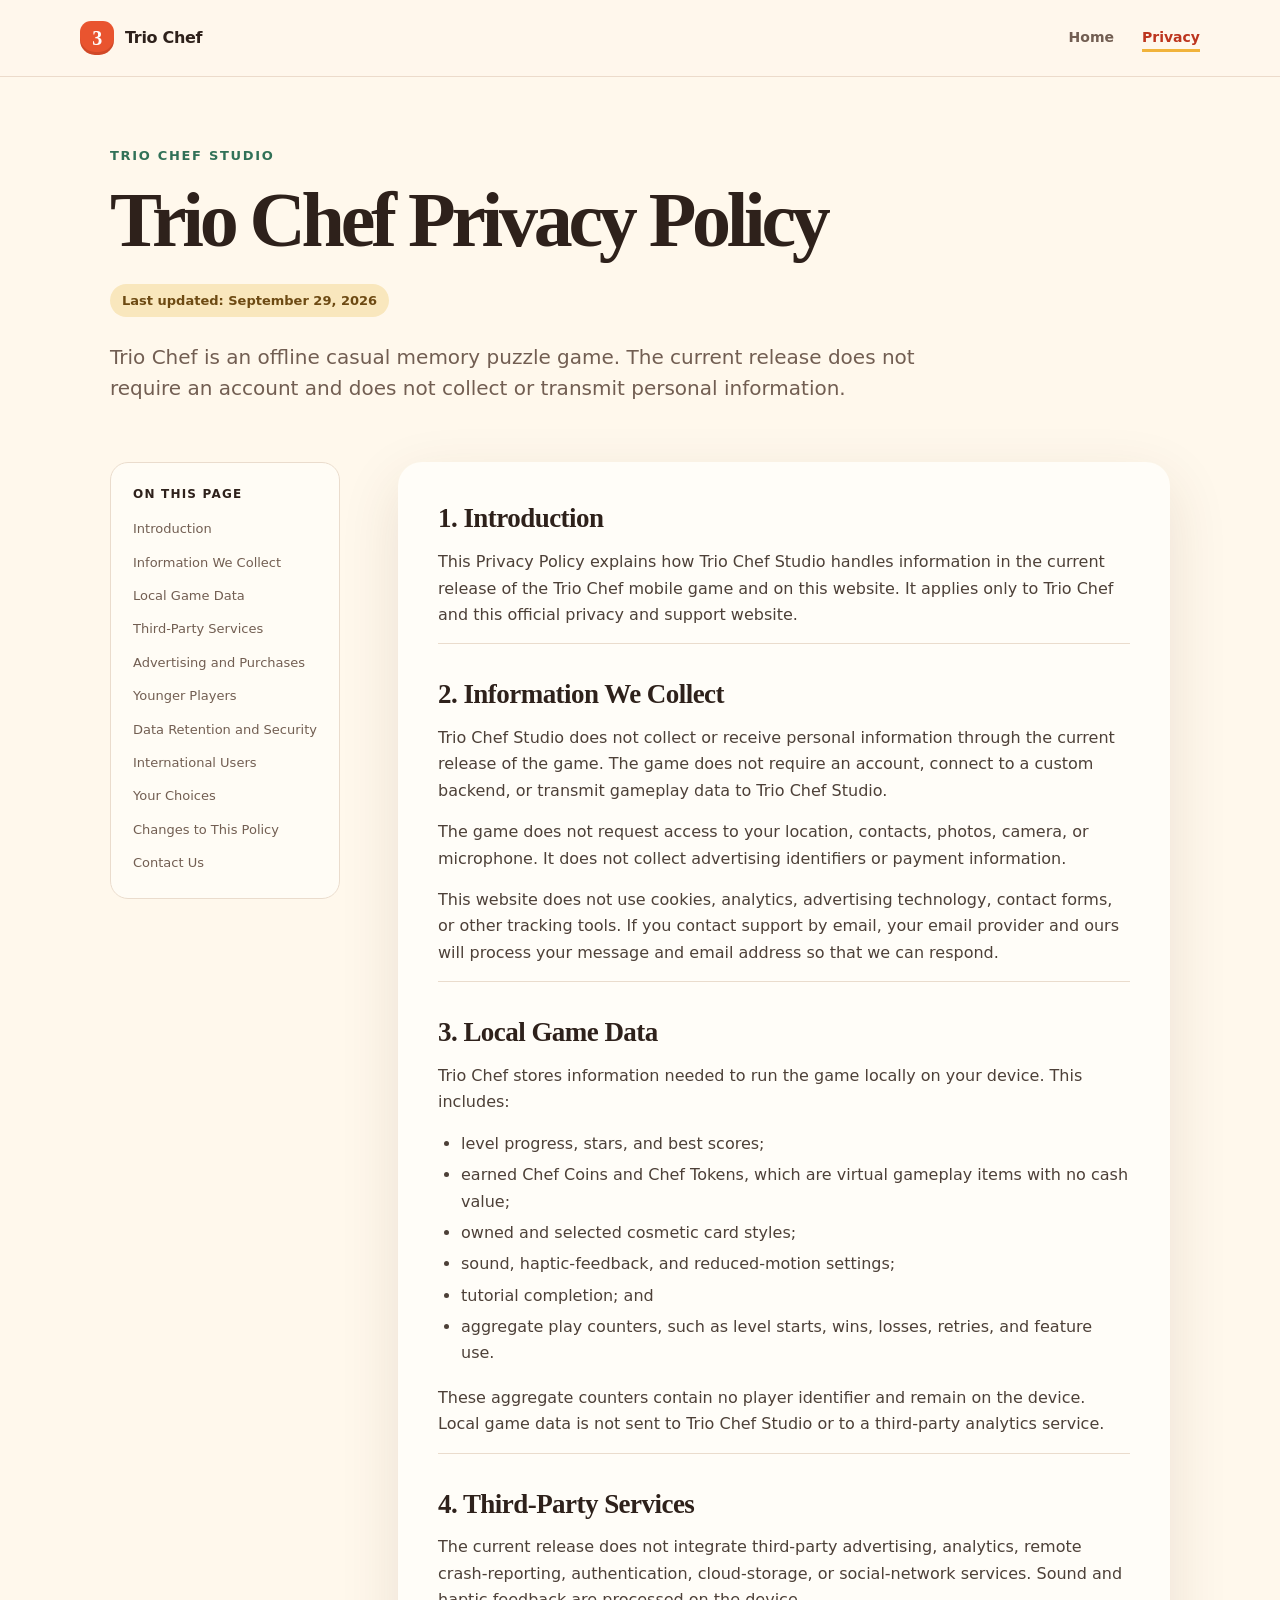
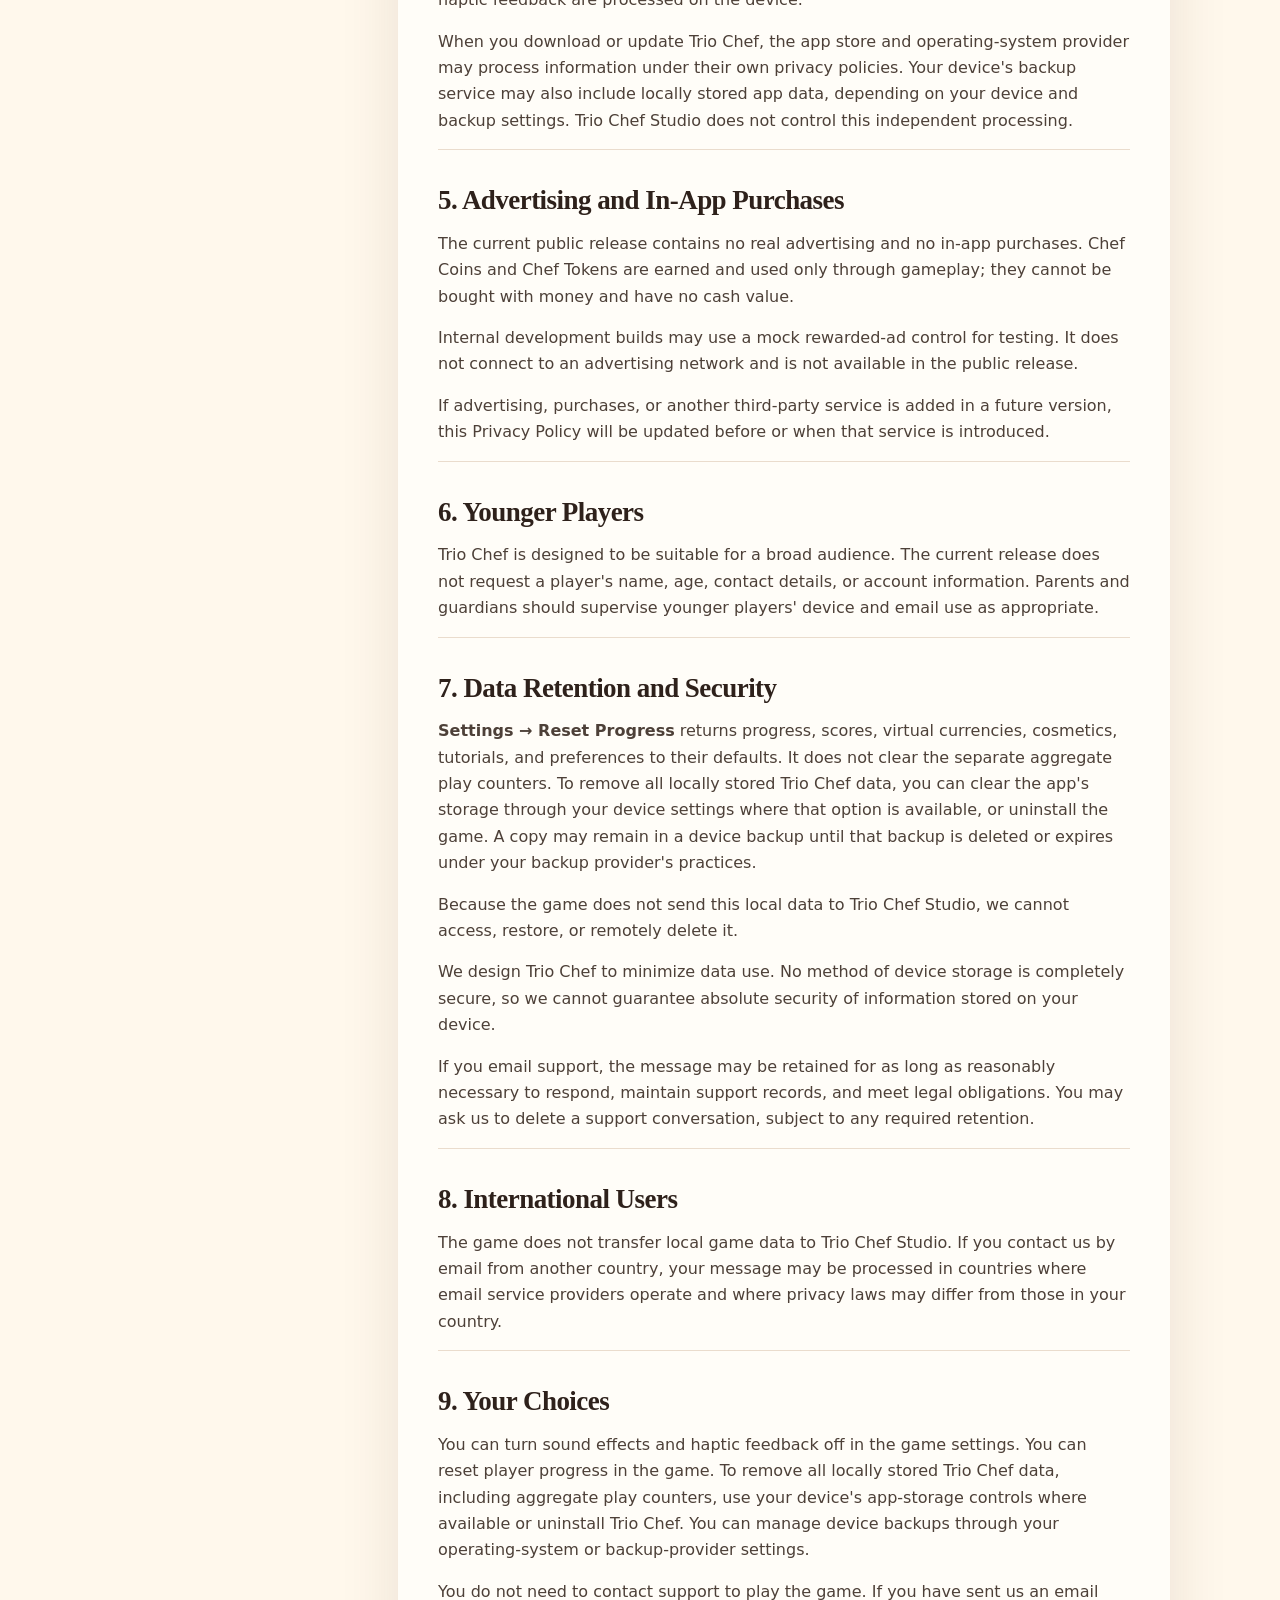
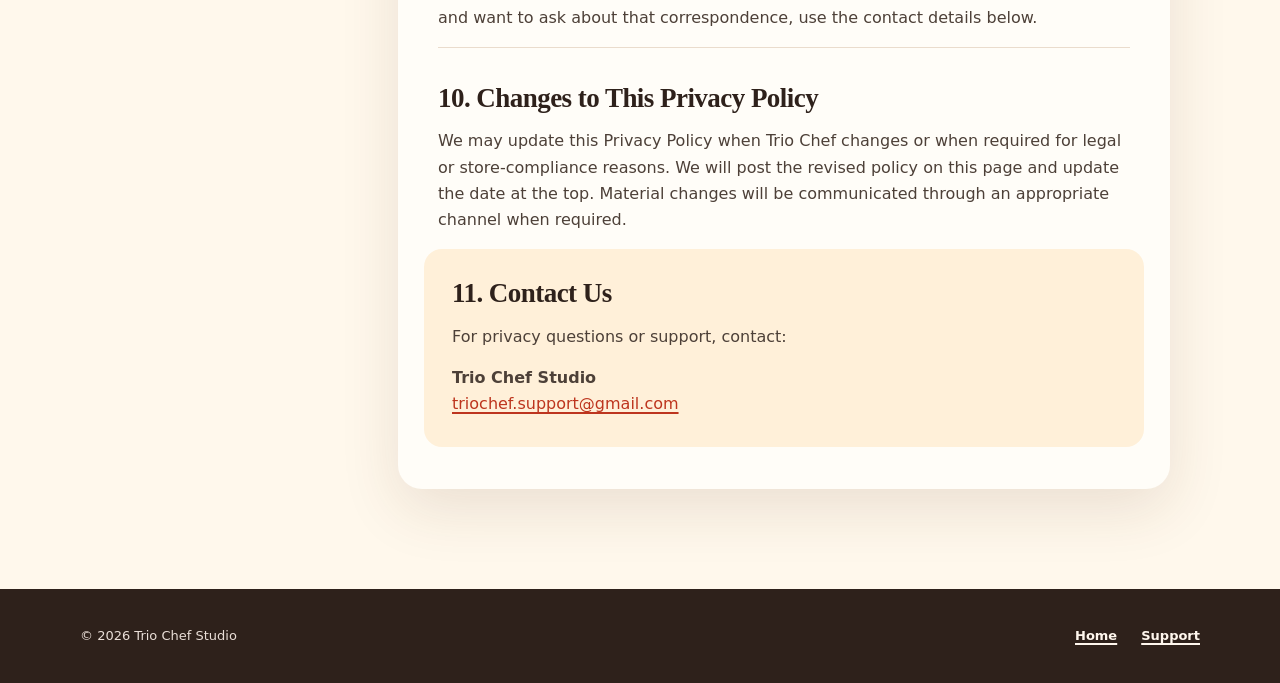
==== privacy.html @ 95c75cb9 "feat: add Trio Chef privacy and support website" ====
<!doctype html>
<html lang="en">
  <head>
    <meta charset="utf-8">
    <meta name="viewport" content="width=device-width, initial-scale=1">
    <meta name="description" content="Privacy Policy for the Trio Chef mobile game, published by Trio Chef Studio.">
    <meta name="theme-color" content="#fff8ec">
    <title>Privacy Policy — Trio Chef</title>
    <link rel="stylesheet" href="styles.css">
  </head>
  <body>
    <a class="skip-link" href="#main-content">Skip to content</a>

    <header class="site-header">
      <div class="shell header-inner">
        <a class="brand" href="index.html" aria-label="Trio Chef home">
          <span class="brand-mark" aria-hidden="true">3</span>
          <span>Trio Chef</span>
        </a>
        <nav aria-label="Main navigation">
          <a href="index.html">Home</a>
          <a aria-current="page" href="privacy.html">Privacy</a>
        </nav>
      </div>
    </header>

    <main id="main-content" class="policy-main">
      <article class="policy shell">
        <header class="policy-heading">
          <p class="eyebrow">Trio Chef Studio</p>
          <h1>Trio Chef Privacy Policy</h1>
          <p class="updated">Last updated: September 29, 2026</p>
          <p class="policy-summary">Trio Chef is an offline casual memory puzzle game. The current release does not require an account and does not collect or transmit personal information.</p>
        </header>

        <div class="policy-layout">
          <nav class="contents" aria-label="Privacy policy contents">
            <p>On this page</p>
            <ol>
              <li><a href="#introduction">Introduction</a></li>
              <li><a href="#information">Information We Collect</a></li>
              <li><a href="#local-data">Local Game Data</a></li>
              <li><a href="#services">Third-Party Services</a></li>
              <li><a href="#ads-purchases">Advertising and Purchases</a></li>
              <li><a href="#younger-players">Younger Players</a></li>
              <li><a href="#retention">Data Retention and Security</a></li>
              <li><a href="#international">International Users</a></li>
              <li><a href="#choices">Your Choices</a></li>
              <li><a href="#changes">Changes to This Policy</a></li>
              <li><a href="#contact">Contact Us</a></li>
            </ol>
          </nav>

          <div class="policy-content">
            <section id="introduction">
              <h2>1. Introduction</h2>
              <p>This Privacy Policy explains how Trio Chef Studio handles information in the current release of the Trio Chef mobile game and on this website. It applies only to Trio Chef and this official privacy and support website.</p>
            </section>

            <section id="information">
              <h2>2. Information We Collect</h2>
              <p>Trio Chef Studio does not collect or receive personal information through the current release of the game. The game does not require an account, connect to a custom backend, or transmit gameplay data to Trio Chef Studio.</p>
              <p>The game does not request access to your location, contacts, photos, camera, or microphone. It does not collect advertising identifiers or payment information.</p>
              <p>This website does not use cookies, analytics, advertising technology, contact forms, or other tracking tools. If you contact support by email, your email provider and ours will process your message and email address so that we can respond.</p>
            </section>

            <section id="local-data">
              <h2>3. Local Game Data</h2>
              <p>Trio Chef stores information needed to run the game locally on your device. This includes:</p>
              <ul>
                <li>level progress, stars, and best scores;</li>
                <li>earned Chef Coins and Chef Tokens, which are virtual gameplay items with no cash value;</li>
                <li>owned and selected cosmetic card styles;</li>
                <li>sound, haptic-feedback, and reduced-motion settings;</li>
                <li>tutorial completion; and</li>
                <li>aggregate play counters, such as level starts, wins, losses, retries, and feature use.</li>
              </ul>
              <p>These aggregate counters contain no player identifier and remain on the device. Local game data is not sent to Trio Chef Studio or to a third-party analytics service.</p>
            </section>

            <section id="services">
              <h2>4. Third-Party Services</h2>
              <p>The current release does not integrate third-party advertising, analytics, remote crash-reporting, authentication, cloud-storage, or social-network services. Sound and haptic feedback are processed on the device.</p>
              <p>When you download or update Trio Chef, the app store and operating-system provider may process information under their own privacy policies. Your device's backup service may also include locally stored app data, depending on your device and backup settings. Trio Chef Studio does not control this independent processing.</p>
            </section>

            <section id="ads-purchases">
              <h2>5. Advertising and In-App Purchases</h2>
              <p>The current public release contains no real advertising and no in-app purchases. Chef Coins and Chef Tokens are earned and used only through gameplay; they cannot be bought with money and have no cash value.</p>
              <p>Internal development builds may use a mock rewarded-ad control for testing. It does not connect to an advertising network and is not available in the public release.</p>
              <p>If advertising, purchases, or another third-party service is added in a future version, this Privacy Policy will be updated before or when that service is introduced.</p>
            </section>

            <section id="younger-players">
              <h2>6. Younger Players</h2>
              <p>Trio Chef is designed to be suitable for a broad audience. The current release does not request a player's name, age, contact details, or account information. Parents and guardians should supervise younger players' device and email use as appropriate.</p>
            </section>

            <section id="retention">
              <h2>7. Data Retention and Security</h2>
              <p><strong>Settings → Reset Progress</strong> returns progress, scores, virtual currencies, cosmetics, tutorials, and preferences to their defaults. It does not clear the separate aggregate play counters. To remove all locally stored Trio Chef data, you can clear the app's storage through your device settings where that option is available, or uninstall the game. A copy may remain in a device backup until that backup is deleted or expires under your backup provider's practices.</p>
              <p>Because the game does not send this local data to Trio Chef Studio, we cannot access, restore, or remotely delete it.</p>
              <p>We design Trio Chef to minimize data use. No method of device storage is completely secure, so we cannot guarantee absolute security of information stored on your device.</p>
              <p>If you email support, the message may be retained for as long as reasonably necessary to respond, maintain support records, and meet legal obligations. You may ask us to delete a support conversation, subject to any required retention.</p>
            </section>

            <section id="international">
              <h2>8. International Users</h2>
              <p>The game does not transfer local game data to Trio Chef Studio. If you contact us by email from another country, your message may be processed in countries where email service providers operate and where privacy laws may differ from those in your country.</p>
            </section>

            <section id="choices">
              <h2>9. Your Choices</h2>
              <p>You can turn sound effects and haptic feedback off in the game settings. You can reset player progress in the game. To remove all locally stored Trio Chef data, including aggregate play counters, use your device's app-storage controls where available or uninstall Trio Chef. You can manage device backups through your operating-system or backup-provider settings.</p>
              <p>You do not need to contact support to play the game. If you have sent us an email and want to ask about that correspondence, use the contact details below.</p>
            </section>

            <section id="changes">
              <h2>10. Changes to This Privacy Policy</h2>
              <p>We may update this Privacy Policy when Trio Chef changes or when required for legal or store-compliance reasons. We will post the revised policy on this page and update the date at the top. Material changes will be communicated through an appropriate channel when required.</p>
            </section>

            <section id="contact" class="contact-card">
              <h2>11. Contact Us</h2>
              <p>For privacy questions or support, contact:</p>
              <p><strong>Trio Chef Studio</strong><br><a href="mailto:triochef.support@gmail.com?subject=Trio%20Chef%20Privacy">triochef.support@gmail.com</a></p>
            </section>
          </div>
        </div>
      </article>
    </main>

    <footer class="site-footer">
      <div class="shell footer-inner">
        <p>© 2026 Trio Chef Studio</p>
        <div>
          <a href="index.html">Home</a>
          <a href="mailto:triochef.support@gmail.com?subject=Trio%20Chef%20Support">Support</a>
        </div>
      </div>
    </footer>
  </body>
</html>
---- styles.css ----
:root {
  --cream: #fff8ec;
  --paper: #fffdf8;
  --ink: #2e211b;
  --muted: #725e52;
  --orange: #e9542f;
  --orange-dark: #bd351e;
  --gold: #f1b33b;
  --green: #317157;
  --line: #eadccd;
  --shadow: 0 20px 60px rgba(92, 49, 24, 0.12);
  --radius: 24px;
}

* {
  box-sizing: border-box;
}

html {
  scroll-behavior: smooth;
}

body {
  margin: 0;
  background: var(--cream);
  color: var(--ink);
  font-family: Inter, ui-sans-serif, system-ui, -apple-system, BlinkMacSystemFont, "Segoe UI", sans-serif;
  font-size: 16px;
  line-height: 1.65;
  -webkit-font-smoothing: antialiased;
}

a {
  color: var(--orange-dark);
  text-decoration-thickness: 1.5px;
  text-underline-offset: 3px;
}

a:hover {
  color: var(--orange);
}

a:focus-visible,
.button:focus-visible {
  outline: 3px solid var(--green);
  outline-offset: 4px;
}

.skip-link {
  position: fixed;
  top: 10px;
  left: 10px;
  z-index: 100;
  padding: 10px 16px;
  border-radius: 10px;
  background: var(--ink);
  color: #fff;
  transform: translateY(-150%);
}

.skip-link:focus {
  color: #fff;
  transform: translateY(0);
}

.shell {
  width: min(1120px, calc(100% - 40px));
  margin-inline: auto;
}

.site-header {
  border-bottom: 1px solid rgba(174, 132, 99, 0.24);
  background: rgba(255, 248, 236, 0.93);
}

.header-inner,
.footer-inner {
  display: flex;
  align-items: center;
  justify-content: space-between;
}

.header-inner {
  min-height: 76px;
}

.brand {
  display: inline-flex;
  gap: 11px;
  align-items: center;
  color: var(--ink);
  font-weight: 850;
  letter-spacing: -0.02em;
  text-decoration: none;
}

.brand:hover {
  color: var(--ink);
}

.brand-mark {
  display: grid;
  width: 34px;
  height: 34px;
  place-items: center;
  border-radius: 11px 11px 15px 15px;
  background: var(--orange);
  box-shadow: inset 0 -3px 0 rgba(110, 30, 12, 0.2);
  color: #fff;
  font-family: Georgia, serif;
  font-size: 20px;
  line-height: 1;
}

nav {
  display: flex;
  gap: 28px;
}

.site-header nav a {
  color: var(--muted);
  font-size: 14px;
  font-weight: 750;
  text-decoration: none;
}

.site-header nav a:hover,
.site-header nav a[aria-current="page"] {
  color: var(--orange-dark);
}

.site-header nav a[aria-current="page"] {
  text-decoration: underline;
  text-decoration-color: var(--gold);
  text-decoration-thickness: 3px;
  text-underline-offset: 7px;
}

.hero {
  display: grid;
  min-height: 610px;
  grid-template-columns: 1.08fr 0.92fr;
  gap: 70px;
  align-items: center;
  padding-block: 80px 92px;
}

.eyebrow {
  margin: 0 0 14px;
  color: var(--green);
  font-size: 13px;
  font-weight: 850;
  letter-spacing: 0.13em;
  text-transform: uppercase;
}

.hero h1,
.policy-heading h1 {
  margin: 0;
  font-family: Georgia, "Times New Roman", serif;
  line-height: 0.96;
  letter-spacing: -0.055em;
}

.hero h1 {
  max-width: 630px;
  font-size: clamp(68px, 9vw, 118px);
}

.hero h1 span {
  color: var(--orange);
}

.hero-description {
  max-width: 650px;
  margin: 30px 0 0;
  color: var(--muted);
  font-size: clamp(18px, 2.1vw, 22px);
  line-height: 1.55;
}

.actions {
  display: flex;
  flex-wrap: wrap;
  gap: 14px;
  margin-top: 34px;
}

.button {
  display: inline-flex;
  min-height: 50px;
  align-items: center;
  justify-content: center;
  padding: 12px 21px;
  border: 2px solid transparent;
  border-radius: 14px;
  font-size: 15px;
  font-weight: 800;
  text-decoration: none;
  transition: transform 160ms ease, box-shadow 160ms ease, background 160ms ease;
}

.button:hover {
  transform: translateY(-2px);
}

.button-primary {
  background: var(--orange);
  box-shadow: 0 10px 24px rgba(195, 57, 28, 0.24);
  color: #fff;
}

.button-primary:hover {
  background: var(--orange-dark);
  color: #fff;
}

.button-secondary {
  border-color: var(--line);
  background: rgba(255, 255, 255, 0.65);
  color: var(--ink);
}

.button-secondary:hover {
  border-color: #d8bba2;
  background: #fff;
  color: var(--ink);
}

.game-art {
  position: relative;
  min-height: 410px;
  border: 1px solid rgba(194, 139, 92, 0.24);
  border-radius: 48% 52% 45% 55% / 55% 42% 58% 45%;
  background: radial-gradient(circle at 45% 42%, #fff8d9 0 20%, #ffdf9f 21% 52%, #f5aa65 53% 100%);
  box-shadow: var(--shadow);
}

.card {
  position: absolute;
  display: grid;
  width: 128px;
  height: 164px;
  place-items: center;
  border: 9px solid #fff;
  border-radius: 21px;
  background: #ffe1bf;
  box-shadow: 0 16px 30px rgba(78, 36, 17, 0.2), inset 0 0 0 3px #eb9e63;
  font-size: 57px;
}

.card-one {
  top: 70px;
  left: 12%;
  transform: rotate(-15deg);
}

.card-two {
  top: 50px;
  left: 37%;
  z-index: 2;
  transform: rotate(2deg);
}

.card-three {
  top: 82px;
  right: 8%;
  transform: rotate(16deg);
}

.plate {
  position: absolute;
  right: 13%;
  bottom: 45px;
  width: 72%;
  height: 79px;
  border: 17px solid rgba(255, 255, 255, 0.9);
  border-radius: 50%;
  background: rgba(210, 89, 47, 0.15);
  box-shadow: 0 14px 22px rgba(94, 49, 20, 0.16);
}

.spark {
  position: absolute;
  z-index: 4;
  color: #fff6d9;
  font-size: 33px;
  text-shadow: 0 3px 10px rgba(105, 51, 19, 0.16);
}

.spark-one {
  top: 26px;
  right: 22%;
}

.spark-two {
  bottom: 33px;
  left: 16%;
  font-size: 24px;
}

.info-strip {
  border-block: 1px solid var(--line);
  background: var(--paper);
}

.feature-grid {
  display: grid;
  grid-template-columns: repeat(3, 1fr);
  gap: 0;
  padding-block: 30px;
}

.feature {
  display: flex;
  align-items: center;
  gap: 16px;
  padding: 8px 34px;
  border-right: 1px solid var(--line);
}

.feature:first-child {
  padding-left: 0;
}

.feature:last-child {
  border-right: 0;
}

.feature-icon {
  display: grid;
  width: 44px;
  height: 44px;
  flex: 0 0 auto;
  place-items: center;
  border-radius: 14px;
  background: #fff0d0;
  color: var(--orange-dark);
  font-size: 22px;
  font-weight: 800;
}

.feature h2,
.feature p {
  margin: 0;
}

.feature h2 {
  font-size: 15px;
  line-height: 1.35;
}

.feature p {
  color: var(--muted);
  font-size: 13px;
  line-height: 1.5;
}

.site-footer {
  background: var(--ink);
  color: #eadfd8;
}

.footer-inner {
  min-height: 94px;
  gap: 24px;
}

.footer-inner p {
  margin: 0;
  font-size: 13px;
}

.footer-inner div {
  display: flex;
  gap: 24px;
}

.footer-inner a {
  color: #fff7ee;
  font-size: 13px;
  font-weight: 700;
}

.policy-main {
  padding-block: 68px 100px;
}

.policy {
  max-width: 1060px;
}

.policy-heading {
  max-width: 820px;
  margin-bottom: 58px;
}

.policy-heading h1 {
  font-size: clamp(46px, 7vw, 78px);
  line-height: 1.02;
}

.updated {
  display: inline-block;
  margin: 24px 0 0;
  padding: 6px 12px;
  border-radius: 999px;
  background: #f9e7bd;
  color: #6d4a13;
  font-size: 13px;
  font-weight: 750;
}

.policy-summary {
  margin: 25px 0 0;
  color: var(--muted);
  font-size: 20px;
  line-height: 1.55;
}

.policy-layout {
  display: grid;
  grid-template-columns: 230px minmax(0, 1fr);
  gap: 58px;
  align-items: start;
}

.contents {
  position: sticky;
  top: 24px;
  display: block;
  padding: 22px;
  border: 1px solid var(--line);
  border-radius: 18px;
  background: rgba(255, 253, 248, 0.76);
}

.contents p {
  margin: 0 0 10px;
  color: var(--ink);
  font-size: 12px;
  font-weight: 850;
  letter-spacing: 0.1em;
  text-transform: uppercase;
}

.contents ol {
  margin: 0;
  padding: 0;
  list-style: none;
}

.contents li + li {
  margin-top: 7px;
}

.contents a {
  color: var(--muted);
  font-size: 13px;
  line-height: 1.35;
  text-decoration: none;
}

.contents a:hover {
  color: var(--orange-dark);
  text-decoration: underline;
}

.policy-content {
  min-width: 0;
  padding: 6px 40px 42px;
  border-radius: var(--radius);
  background: var(--paper);
  box-shadow: var(--shadow);
}

.policy-content section {
  padding-top: 34px;
  scroll-margin-top: 20px;
}

.policy-content section + section {
  margin-top: 4px;
  border-top: 1px solid var(--line);
}

.policy-content h2 {
  margin: 0 0 13px;
  font-family: Georgia, "Times New Roman", serif;
  font-size: 27px;
  line-height: 1.25;
  letter-spacing: -0.02em;
}

.policy-content p {
  margin: 0 0 15px;
  color: #4d4038;
}

.policy-content ul {
  margin: 6px 0 18px;
  padding-left: 23px;
  color: #4d4038;
}

.policy-content li + li {
  margin-top: 5px;
}

.contact-card {
  margin: 34px -14px 0;
  padding: 28px 28px 14px !important;
  border: 0 !important;
  border-radius: 18px;
  background: #fff0d9;
}

@media (max-width: 850px) {
  .hero {
    min-height: auto;
    grid-template-columns: 1fr;
    gap: 55px;
    padding-block: 65px 75px;
  }

  .game-art {
    min-height: 380px;
  }

  .feature-grid {
    grid-template-columns: 1fr;
  }

  .feature,
  .feature:first-child {
    padding: 19px 0;
    border-right: 0;
    border-bottom: 1px solid var(--line);
  }

  .feature:last-child {
    border-bottom: 0;
  }

  .policy-layout {
    grid-template-columns: 1fr;
    gap: 26px;
  }

  .contents {
    position: static;
  }
}

@media (max-width: 560px) {
  .shell {
    width: min(100% - 28px, 1120px);
  }

  .header-inner {
    min-height: 68px;
  }

  .site-header nav {
    gap: 17px;
  }

  .hero {
    padding-top: 50px;
  }

  .hero h1 {
    font-size: clamp(58px, 21vw, 88px);
  }

  .actions,
  .button {
    width: 100%;
  }

  .game-art {
    min-height: 305px;
    border-radius: 36px;
  }

  .card {
    width: 92px;
    height: 123px;
    border-width: 7px;
    border-radius: 16px;
    font-size: 42px;
  }

  .card-one {
    top: 62px;
    left: 7%;
  }

  .card-two {
    top: 45px;
    left: 35%;
  }

  .card-three {
    top: 68px;
    right: 6%;
  }

  .plate {
    bottom: 35px;
    height: 62px;
  }

  .footer-inner {
    min-height: 120px;
    flex-direction: column;
    justify-content: center;
    text-align: center;
  }

  .policy-main {
    padding-block: 48px 72px;
  }

  .policy-heading {
    margin-bottom: 36px;
  }

  .policy-summary {
    font-size: 18px;
  }

  .policy-content {
    padding: 2px 20px 30px;
    border-radius: 18px;
  }

  .policy-content h2 {
    font-size: 23px;
  }

  .contact-card {
    margin-inline: -8px;
    padding: 24px 20px 10px !important;
  }
}

@media (prefers-reduced-motion: reduce) {
  html {
    scroll-behavior: auto;
  }

  *,
  *::before,
  *::after {
    transition-duration: 0.01ms !important;
  }
}

@media print {
  .site-header,
  .site-footer,
  .contents {
    display: none;
  }

  body,
  .policy-content {
    background: #fff;
  }

  .policy-main {
    padding: 0;
  }

  .policy-layout {
    display: block;
  }

  .policy-content {
    padding: 0;
    box-shadow: none;
  }
}
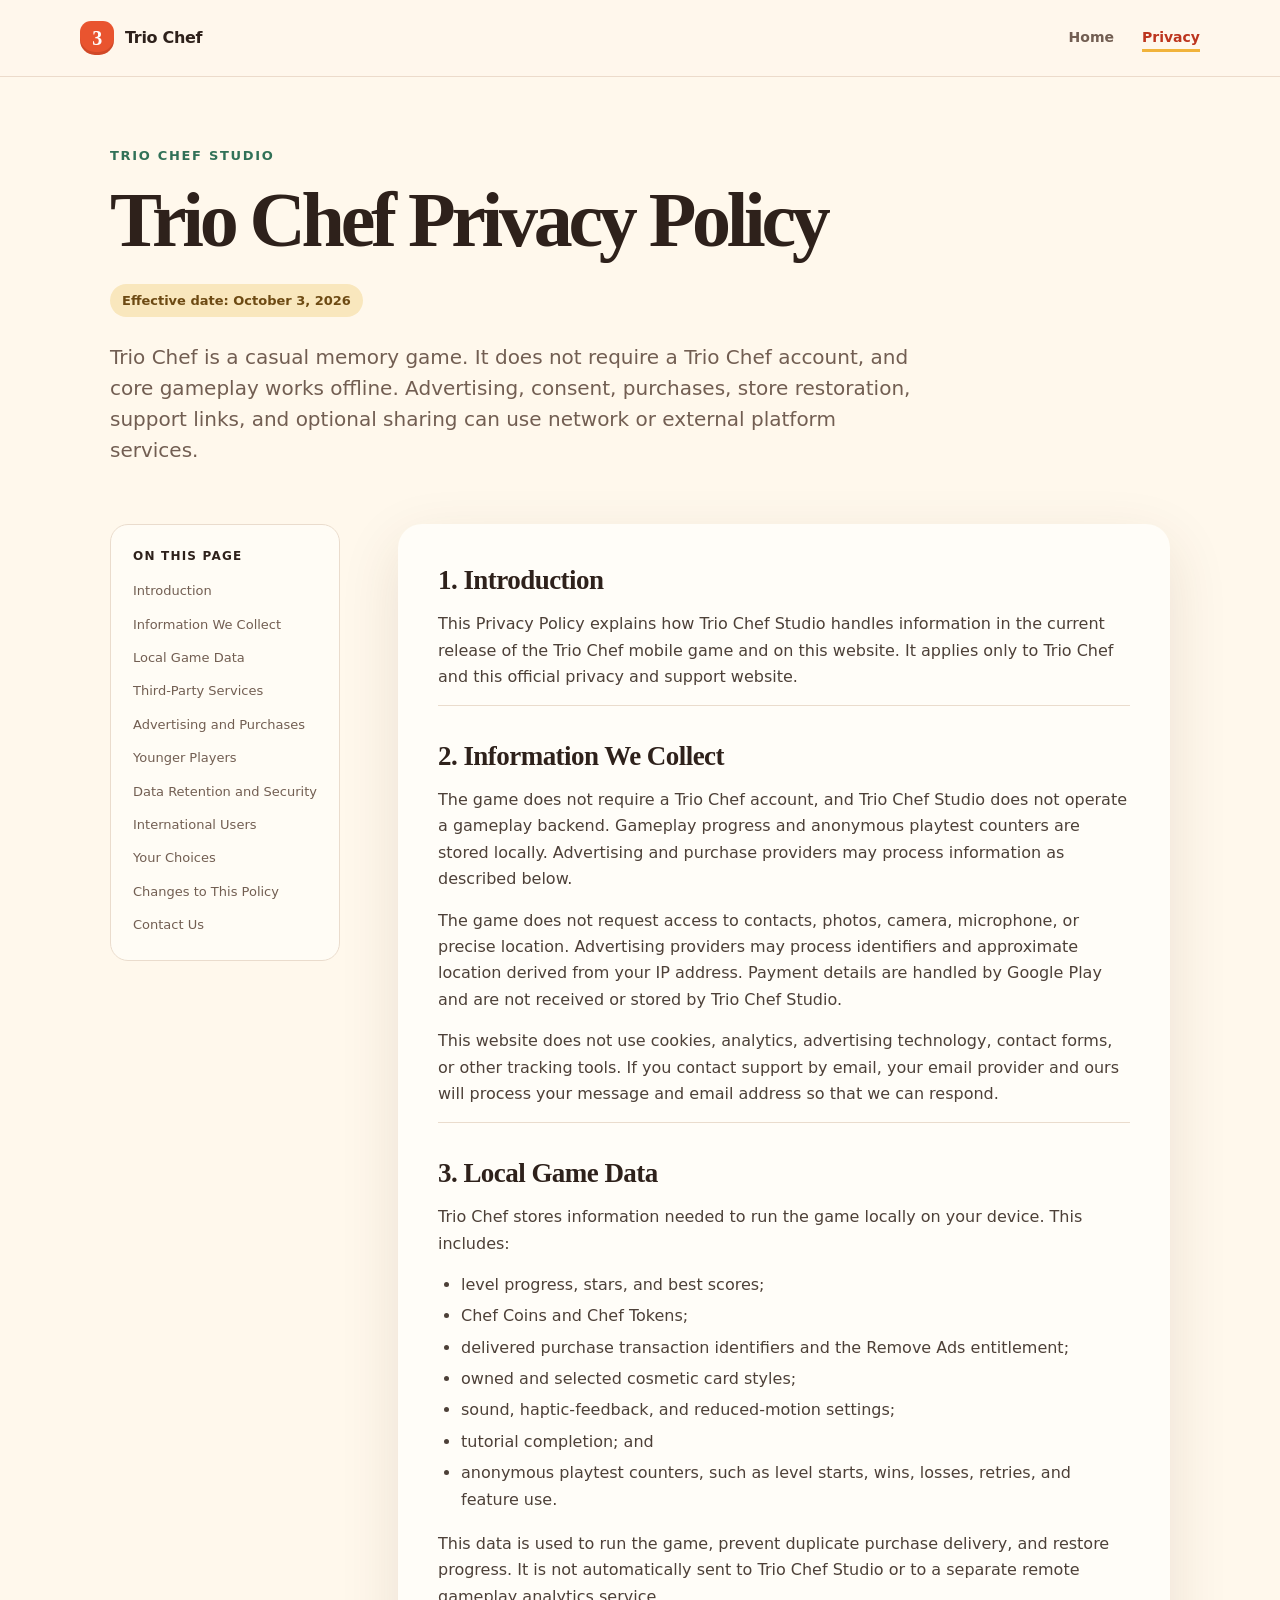
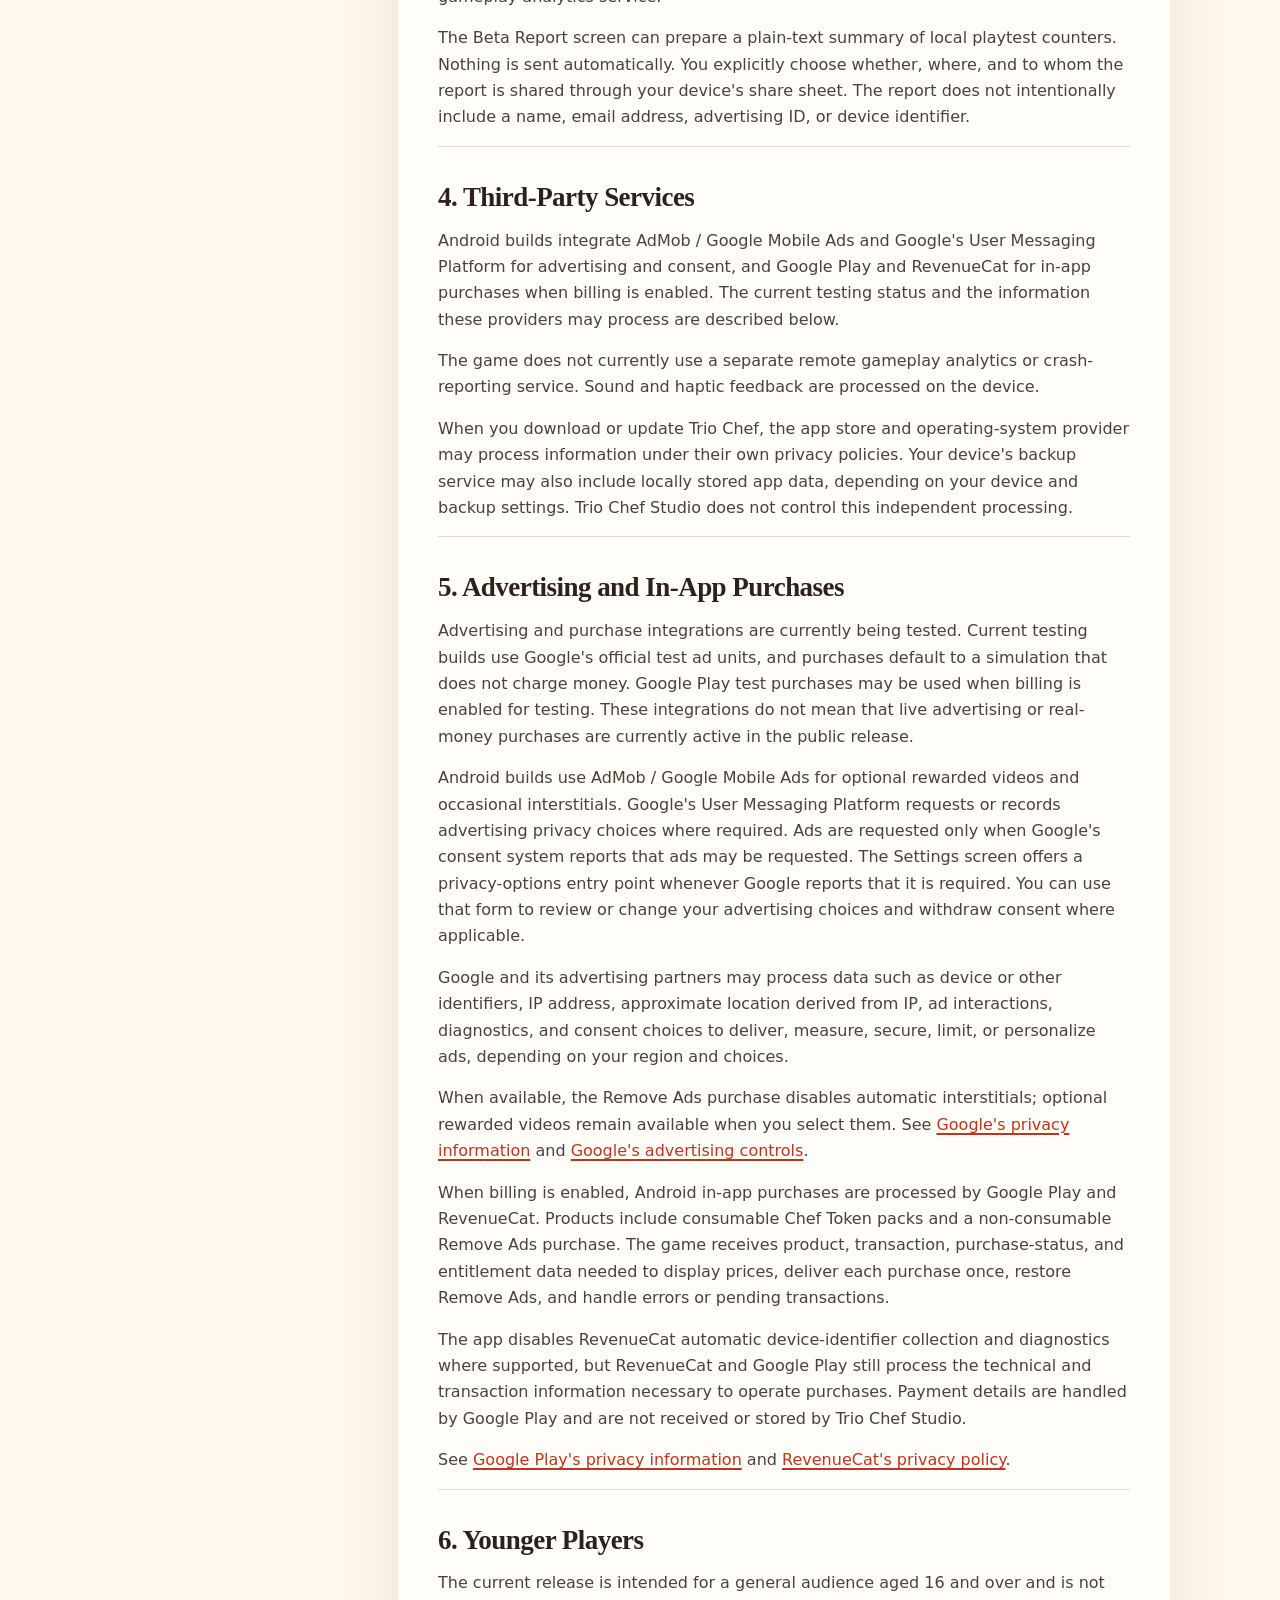
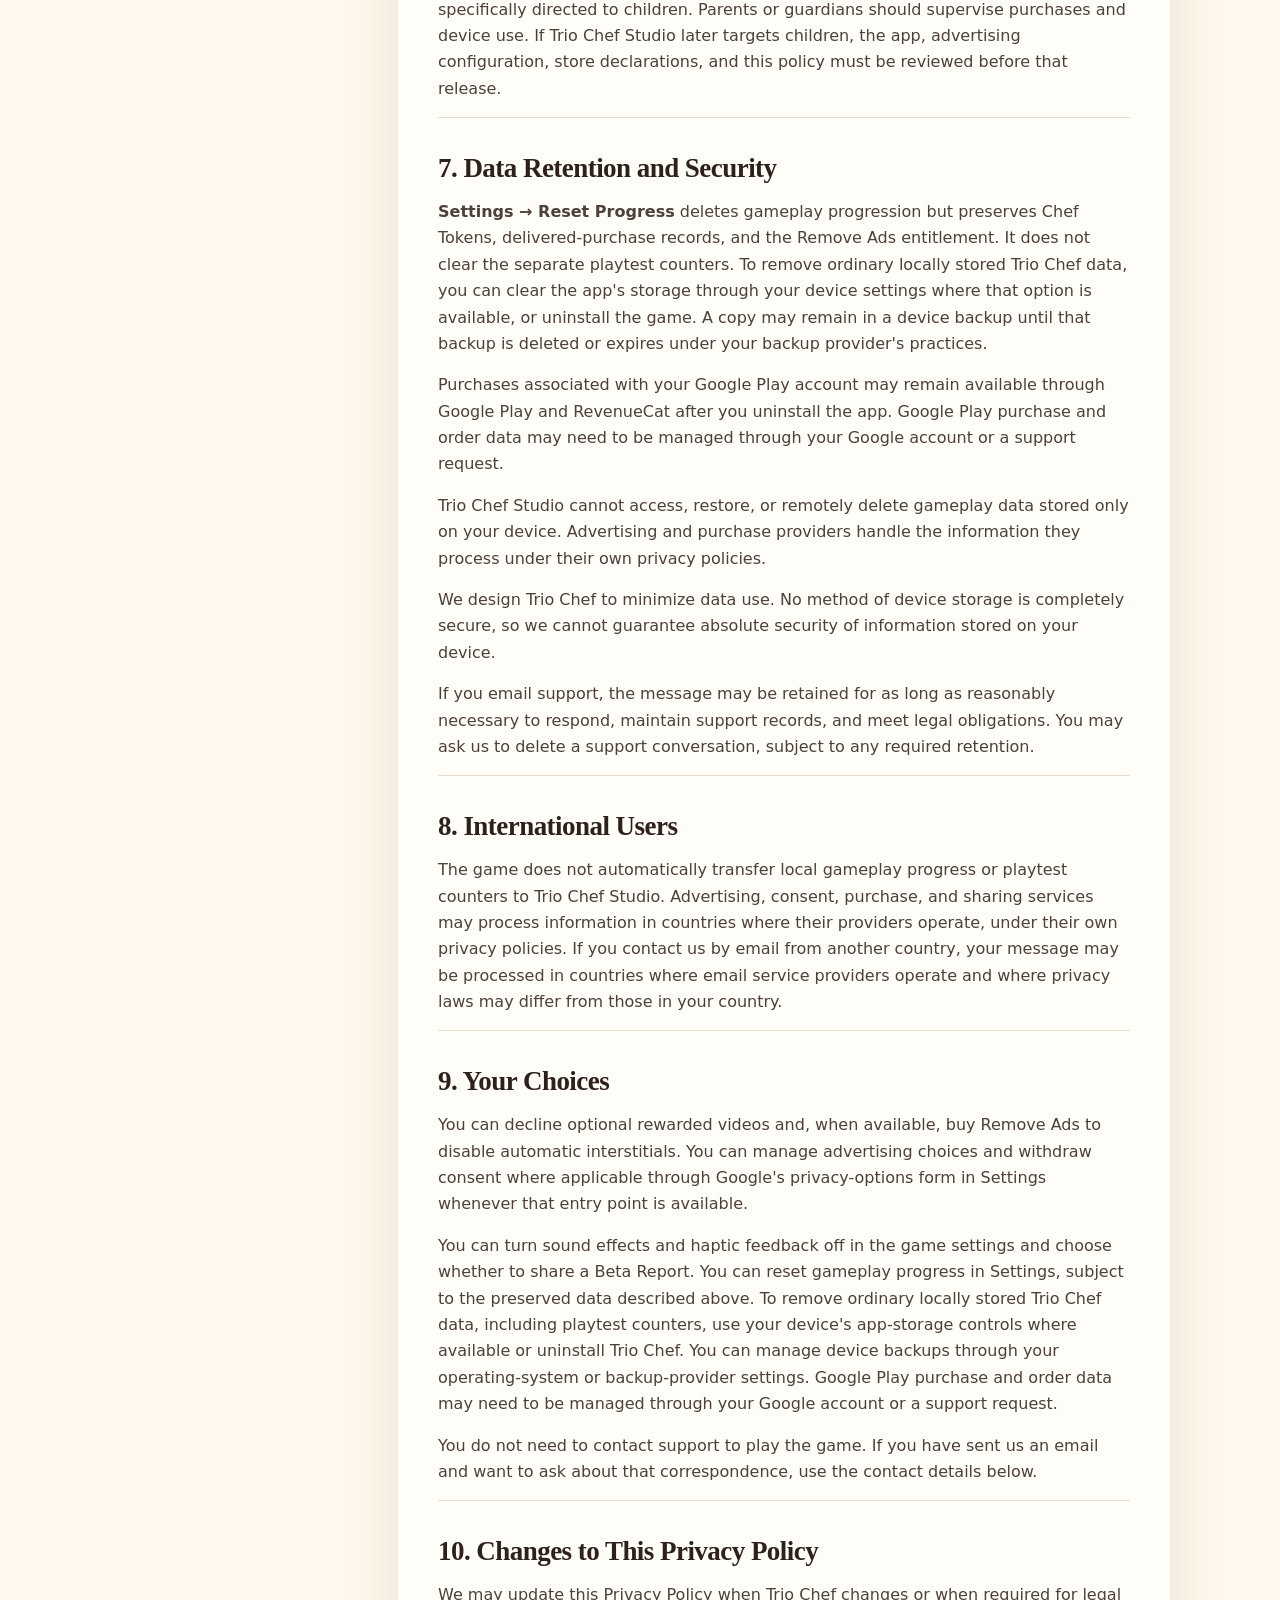
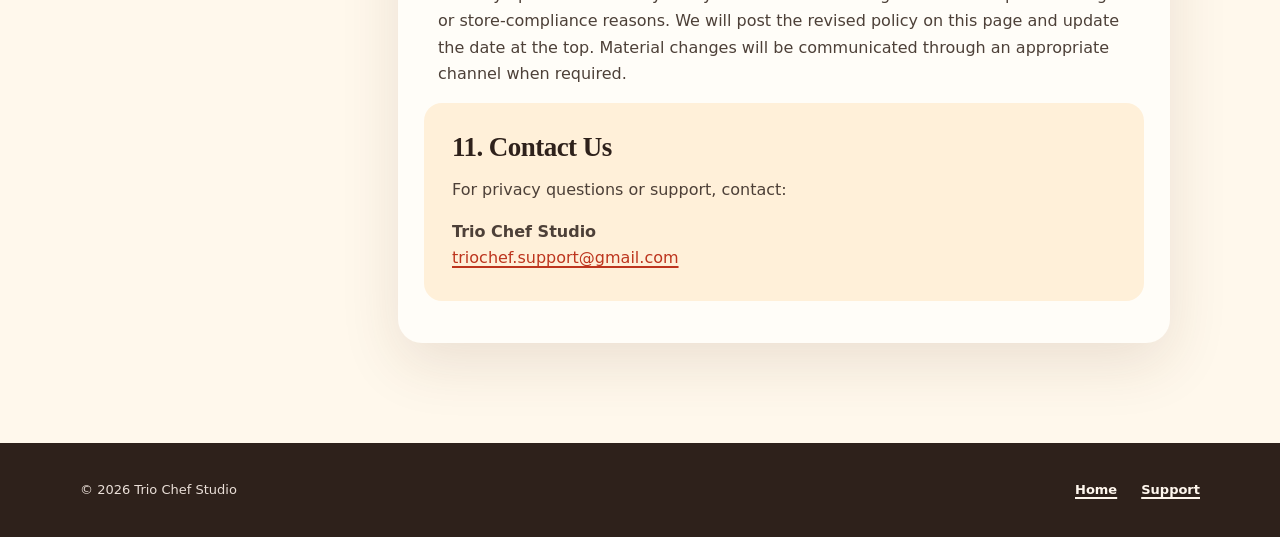
==== commit 3b61b2f7: "docs: sync privacy policy with current Android integrations" ====
--- a/privacy.html
+++ b/privacy.html
@@ -29,8 +29,8 @@
         <header class="policy-heading">
           <p class="eyebrow">Trio Chef Studio</p>
           <h1>Trio Chef Privacy Policy</h1>
-          <p class="updated">Last updated: September 29, 2026</p>
-          <p class="policy-summary">Trio Chef is an offline casual memory puzzle game. The current release does not require an account and does not collect or transmit personal information.</p>
+          <p class="updated">Effective date: October 3, 2026</p>
+          <p class="policy-summary">Trio Chef is a casual memory game. It does not require a Trio Chef account, and core gameplay works offline. Advertising, consent, purchases, store restoration, support links, and optional sharing can use network or external platform services.</p>
         </header>
 
         <div class="policy-layout">
@@ -59,8 +59,8 @@
 
             <section id="information">
               <h2>2. Information We Collect</h2>
-              <p>Trio Chef Studio does not collect or receive personal information through the current release of the game. The game does not require an account, connect to a custom backend, or transmit gameplay data to Trio Chef Studio.</p>
-              <p>The game does not request access to your location, contacts, photos, camera, or microphone. It does not collect advertising identifiers or payment information.</p>
+              <p>The game does not require a Trio Chef account, and Trio Chef Studio does not operate a gameplay backend. Gameplay progress and anonymous playtest counters are stored locally. Advertising and purchase providers may process information as described below.</p>
+              <p>The game does not request access to contacts, photos, camera, microphone, or precise location. Advertising providers may process identifiers and approximate location derived from your IP address. Payment details are handled by Google Play and are not received or stored by Trio Chef Studio.</p>
               <p>This website does not use cookies, analytics, advertising technology, contact forms, or other tracking tools. If you contact support by email, your email provider and ours will process your message and email address so that we can respond.</p>
             </section>
 
@@ -69,49 +69,58 @@
               <p>Trio Chef stores information needed to run the game locally on your device. This includes:</p>
               <ul>
                 <li>level progress, stars, and best scores;</li>
-                <li>earned Chef Coins and Chef Tokens, which are virtual gameplay items with no cash value;</li>
+                <li>Chef Coins and Chef Tokens;</li>
+                <li>delivered purchase transaction identifiers and the Remove Ads entitlement;</li>
                 <li>owned and selected cosmetic card styles;</li>
                 <li>sound, haptic-feedback, and reduced-motion settings;</li>
                 <li>tutorial completion; and</li>
-                <li>aggregate play counters, such as level starts, wins, losses, retries, and feature use.</li>
+                <li>anonymous playtest counters, such as level starts, wins, losses, retries, and feature use.</li>
               </ul>
-              <p>These aggregate counters contain no player identifier and remain on the device. Local game data is not sent to Trio Chef Studio or to a third-party analytics service.</p>
+              <p>This data is used to run the game, prevent duplicate purchase delivery, and restore progress. It is not automatically sent to Trio Chef Studio or to a separate remote gameplay analytics service.</p>
+              <p>The Beta Report screen can prepare a plain-text summary of local playtest counters. Nothing is sent automatically. You explicitly choose whether, where, and to whom the report is shared through your device's share sheet. The report does not intentionally include a name, email address, advertising ID, or device identifier.</p>
             </section>
 
             <section id="services">
               <h2>4. Third-Party Services</h2>
-              <p>The current release does not integrate third-party advertising, analytics, remote crash-reporting, authentication, cloud-storage, or social-network services. Sound and haptic feedback are processed on the device.</p>
+              <p>Android builds integrate AdMob / Google Mobile Ads and Google's User Messaging Platform for advertising and consent, and Google Play and RevenueCat for in-app purchases when billing is enabled. The current testing status and the information these providers may process are described below.</p>
+              <p>The game does not currently use a separate remote gameplay analytics or crash-reporting service. Sound and haptic feedback are processed on the device.</p>
               <p>When you download or update Trio Chef, the app store and operating-system provider may process information under their own privacy policies. Your device's backup service may also include locally stored app data, depending on your device and backup settings. Trio Chef Studio does not control this independent processing.</p>
             </section>
 
             <section id="ads-purchases">
               <h2>5. Advertising and In-App Purchases</h2>
-              <p>The current public release contains no real advertising and no in-app purchases. Chef Coins and Chef Tokens are earned and used only through gameplay; they cannot be bought with money and have no cash value.</p>
-              <p>Internal development builds may use a mock rewarded-ad control for testing. It does not connect to an advertising network and is not available in the public release.</p>
-              <p>If advertising, purchases, or another third-party service is added in a future version, this Privacy Policy will be updated before or when that service is introduced.</p>
+              <p>Advertising and purchase integrations are currently being tested. Current testing builds use Google's official test ad units, and purchases default to a simulation that does not charge money. Google Play test purchases may be used when billing is enabled for testing. These integrations do not mean that live advertising or real-money purchases are currently active in the public release.</p>
+              <p>Android builds use AdMob / Google Mobile Ads for optional rewarded videos and occasional interstitials. Google's User Messaging Platform requests or records advertising privacy choices where required. Ads are requested only when Google's consent system reports that ads may be requested. The Settings screen offers a privacy-options entry point whenever Google reports that it is required. You can use that form to review or change your advertising choices and withdraw consent where applicable.</p>
+              <p>Google and its advertising partners may process data such as device or other identifiers, IP address, approximate location derived from IP, ad interactions, diagnostics, and consent choices to deliver, measure, secure, limit, or personalize ads, depending on your region and choices.</p>
+              <p>When available, the Remove Ads purchase disables automatic interstitials; optional rewarded videos remain available when you select them. See <a href="https://policies.google.com/privacy">Google's privacy information</a> and <a href="https://myadcenter.google.com/">Google's advertising controls</a>.</p>
+              <p>When billing is enabled, Android in-app purchases are processed by Google Play and RevenueCat. Products include consumable Chef Token packs and a non-consumable Remove Ads purchase. The game receives product, transaction, purchase-status, and entitlement data needed to display prices, deliver each purchase once, restore Remove Ads, and handle errors or pending transactions.</p>
+              <p>The app disables RevenueCat automatic device-identifier collection and diagnostics where supported, but RevenueCat and Google Play still process the technical and transaction information necessary to operate purchases. Payment details are handled by Google Play and are not received or stored by Trio Chef Studio.</p>
+              <p>See <a href="https://policies.google.com/privacy">Google Play's privacy information</a> and <a href="https://www.revenuecat.com/privacy/">RevenueCat's privacy policy</a>.</p>
             </section>
 
             <section id="younger-players">
               <h2>6. Younger Players</h2>
-              <p>Trio Chef is designed to be suitable for a broad audience. The current release does not request a player's name, age, contact details, or account information. Parents and guardians should supervise younger players' device and email use as appropriate.</p>
+              <p>The current release is intended for a general audience aged 16 and over and is not specifically directed to children. Parents or guardians should supervise purchases and device use. If Trio Chef Studio later targets children, the app, advertising configuration, store declarations, and this policy must be reviewed before that release.</p>
             </section>
 
             <section id="retention">
               <h2>7. Data Retention and Security</h2>
-              <p><strong>Settings → Reset Progress</strong> returns progress, scores, virtual currencies, cosmetics, tutorials, and preferences to their defaults. It does not clear the separate aggregate play counters. To remove all locally stored Trio Chef data, you can clear the app's storage through your device settings where that option is available, or uninstall the game. A copy may remain in a device backup until that backup is deleted or expires under your backup provider's practices.</p>
-              <p>Because the game does not send this local data to Trio Chef Studio, we cannot access, restore, or remotely delete it.</p>
+              <p><strong>Settings → Reset Progress</strong> deletes gameplay progression but preserves Chef Tokens, delivered-purchase records, and the Remove Ads entitlement. It does not clear the separate playtest counters. To remove ordinary locally stored Trio Chef data, you can clear the app's storage through your device settings where that option is available, or uninstall the game. A copy may remain in a device backup until that backup is deleted or expires under your backup provider's practices.</p>
+              <p>Purchases associated with your Google Play account may remain available through Google Play and RevenueCat after you uninstall the app. Google Play purchase and order data may need to be managed through your Google account or a support request.</p>
+              <p>Trio Chef Studio cannot access, restore, or remotely delete gameplay data stored only on your device. Advertising and purchase providers handle the information they process under their own privacy policies.</p>
               <p>We design Trio Chef to minimize data use. No method of device storage is completely secure, so we cannot guarantee absolute security of information stored on your device.</p>
               <p>If you email support, the message may be retained for as long as reasonably necessary to respond, maintain support records, and meet legal obligations. You may ask us to delete a support conversation, subject to any required retention.</p>
             </section>
 
             <section id="international">
               <h2>8. International Users</h2>
-              <p>The game does not transfer local game data to Trio Chef Studio. If you contact us by email from another country, your message may be processed in countries where email service providers operate and where privacy laws may differ from those in your country.</p>
+              <p>The game does not automatically transfer local gameplay progress or playtest counters to Trio Chef Studio. Advertising, consent, purchase, and sharing services may process information in countries where their providers operate, under their own privacy policies. If you contact us by email from another country, your message may be processed in countries where email service providers operate and where privacy laws may differ from those in your country.</p>
             </section>
 
             <section id="choices">
               <h2>9. Your Choices</h2>
-              <p>You can turn sound effects and haptic feedback off in the game settings. You can reset player progress in the game. To remove all locally stored Trio Chef data, including aggregate play counters, use your device's app-storage controls where available or uninstall Trio Chef. You can manage device backups through your operating-system or backup-provider settings.</p>
+              <p>You can decline optional rewarded videos and, when available, buy Remove Ads to disable automatic interstitials. You can manage advertising choices and withdraw consent where applicable through Google's privacy-options form in Settings whenever that entry point is available.</p>
+              <p>You can turn sound effects and haptic feedback off in the game settings and choose whether to share a Beta Report. You can reset gameplay progress in Settings, subject to the preserved data described above. To remove ordinary locally stored Trio Chef data, including playtest counters, use your device's app-storage controls where available or uninstall Trio Chef. You can manage device backups through your operating-system or backup-provider settings. Google Play purchase and order data may need to be managed through your Google account or a support request.</p>
               <p>You do not need to contact support to play the game. If you have sent us an email and want to ask about that correspondence, use the contact details below.</p>
             </section>
 
